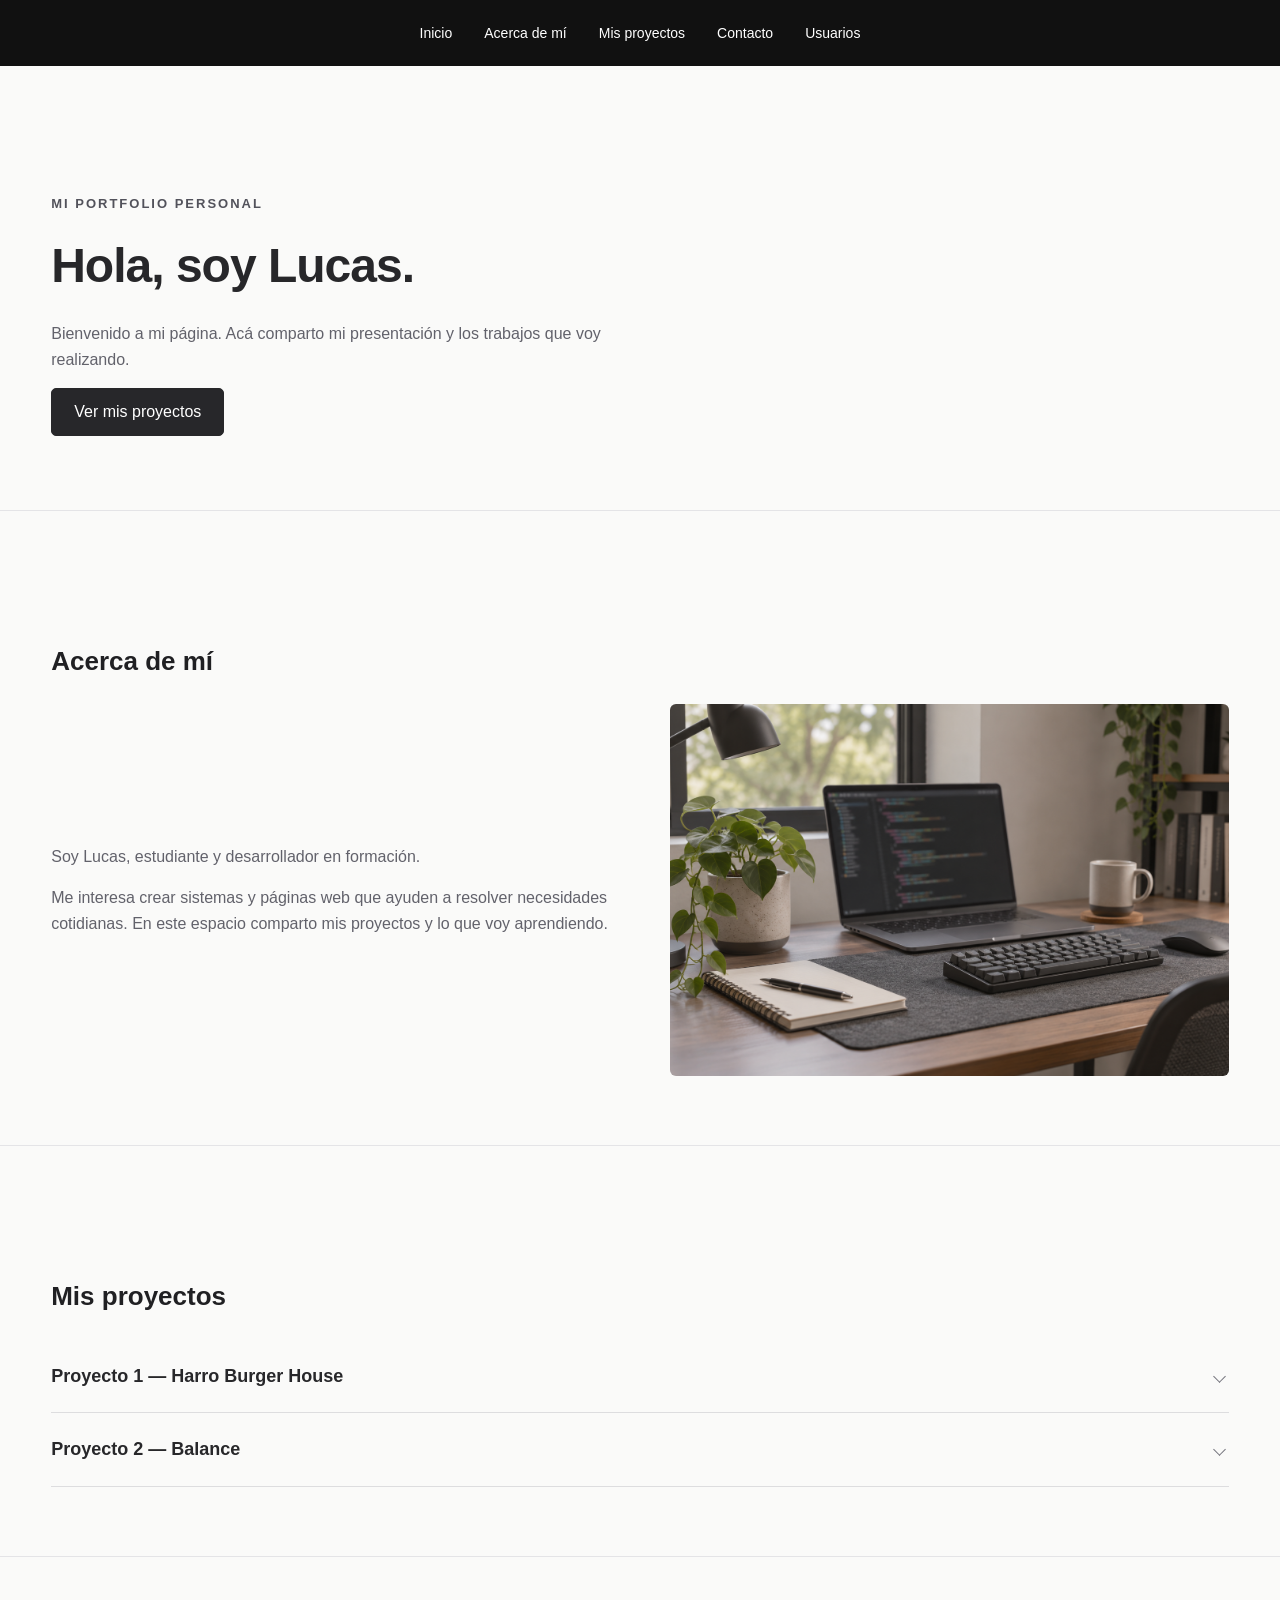
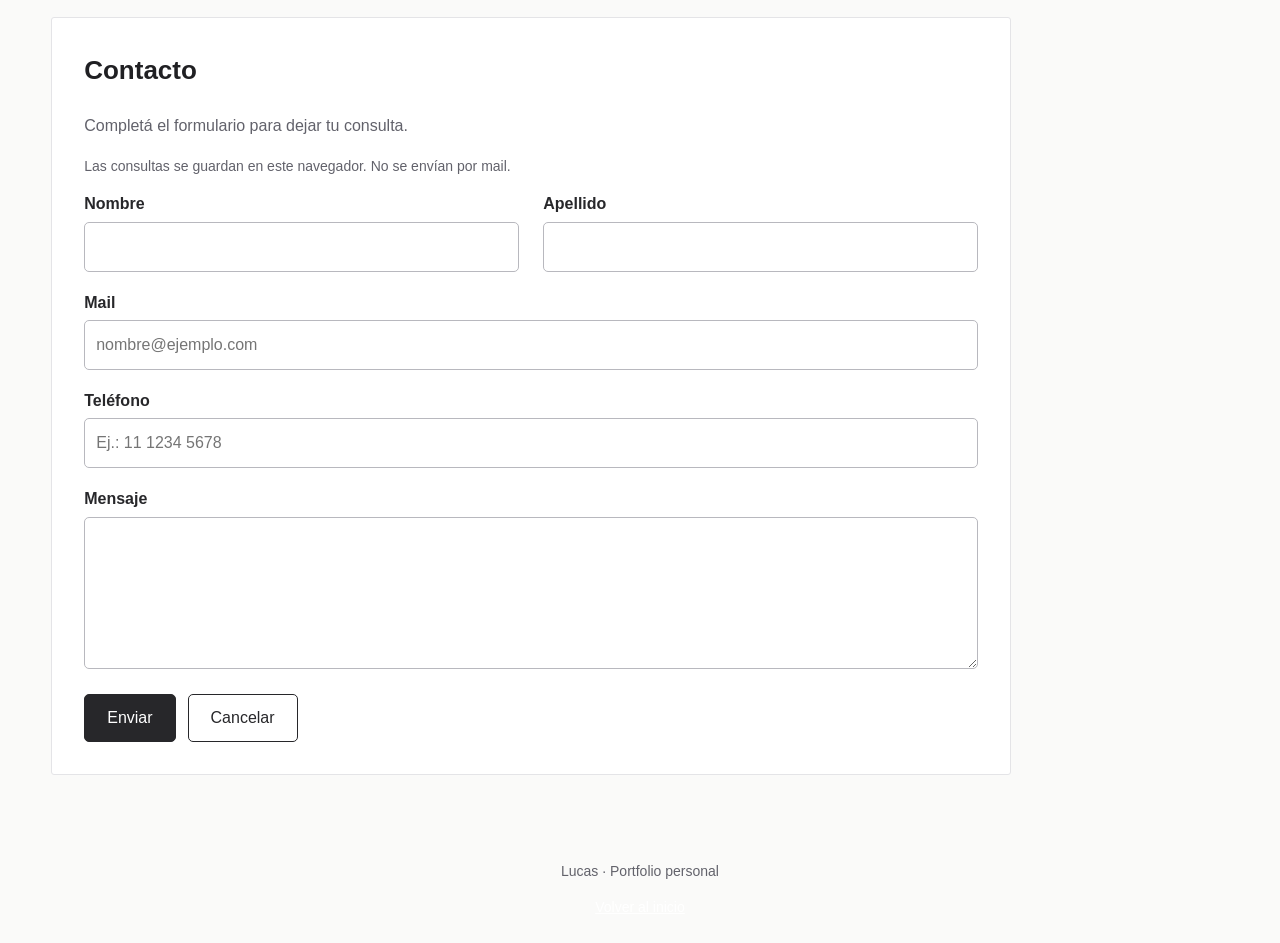
==== index.html @ fb9b9b9d "Portfolio de prácticas profesionalizantes: versión de Drive con los cambios del 05/11 Co-Authored-By" ====
<!DOCTYPE html>
<html lang="es">
<head>
    <meta charset="UTF-8">
    <meta name="viewport" content="width=device-width, initial-scale=1.0">
    <title>Lucas - Portfolio personal</title>
    <link rel="stylesheet" href="estilos.css?v=4">
</head>
<body>
    <header>
        <nav aria-label="Menú principal">
            <a href="#inicio">Inicio</a>
            <a href="#acerca-de-mi">Acerca de mí</a>
            <a href="#mis-proyectos">Mis proyectos</a>
            <a href="#contacto">Contacto</a>
            <a href="usuarios.html">Usuarios</a>
        </nav>
    </header>
    <main>
        <section id="inicio">
            <p class="detalle">MI PORTFOLIO PERSONAL</p>
            <h1>Hola, soy Lucas.</h1>
            <p>Bienvenido a mi página. Acá comparto mi presentación y los trabajos que voy realizando.</p>
            <a class="boton" href="#mis-proyectos">Ver mis proyectos</a>
        </section>
        <section id="acerca-de-mi">
            <h2>Acerca de mí</h2>
            <div class="presentacion">
                <div>
                    <p>Soy Lucas, estudiante y desarrollador en formación.</p>
                    <p>Me interesa crear sistemas y páginas web que ayuden a resolver necesidades cotidianas. En este espacio comparto mis proyectos y lo que voy aprendiendo.</p>
                </div>
                <div><img class="imagen-presentacion" src="imagenes/desarrollo.png" alt="Escritorio de desarrollo con una computadora y código en pantalla"></div>
            </div>
        </section>
        <section id="mis-proyectos">
            <h2>Mis proyectos</h2>
            <div class="proyectos">
                <details class="proyecto" name="proyectos">
                    <summary>Proyecto 1 — Harro Burger House</summary>
                    <div class="contenido-proyecto">
                        <img class="imagen-proyecto" src="proyectos/harro/hamburguesas.png" alt="Hamburguesas de bacon y cheddar y de verduras de Harro Burger House">
                        <p>Página de una hamburguesería con un formulario de registro de clientes y una tabla para visualizar sus datos.</p>
                        <p>Realizada con HTML5 y una hoja de estilos CSS separada.</p>
                    </div>
                </details>
                <details class="proyecto" name="proyectos">
                    <summary>Proyecto 2 — Balance</summary>
                    <div class="contenido-proyecto">
                        <img class="imagen-proyecto" src="imagenes/balance.png" alt="Maqueta de un edificio junto a una billetera sobre un escritorio">
                        <p>Gestor de finanzas personales para registrar ingresos y gastos, organizar el presupuesto mensual y seguir objetivos de ahorro.</p>
                        <p>Incluye filtros de movimientos y gráficos para visualizar los gastos por categoría y la evolución de las finanzas.</p>
                        <p>Desarrollado con Next.js y Supabase.</p>
                        <p class="aviso">Proyecto local. Enlace de la aplicación pendiente de publicación.</p>
                    </div>
                </details>
            </div>
        </section>
        <section id="contacto">
            <h2>Contacto</h2>
            <p>Completá el formulario para dejar tu consulta.</p>
            <p class="aviso">Las consultas se guardan en este navegador. No se envían por mail.</p>
            <form id="formulario-contacto">
                <div class="campo"><label for="nombre">Nombre</label><input type="text" id="nombre" name="nombre" autocomplete="given-name" required></div>
                <div class="campo"><label for="apellido">Apellido</label><input type="text" id="apellido" name="apellido" autocomplete="family-name" required></div>
                <div class="campo"><label for="mail">Mail</label><input type="email" id="mail" name="mail" autocomplete="email" placeholder="nombre@ejemplo.com" required></div>
                <div class="campo"><label for="telefono">Teléfono</label><input type="tel" id="telefono" name="telefono" autocomplete="tel" placeholder="Ej.: 11 1234 5678" required></div>
                <div class="campo"><label for="mensaje">Mensaje</label><textarea id="mensaje" name="mensaje" rows="5" required></textarea></div>
                <div class="acciones"><button type="submit">Enviar</button><button type="reset" class="secundario">Cancelar</button></div>
                <p id="estado-consulta" role="status"></p>
            </form>
        </section>
    </main>
    <footer><p>Lucas · Portfolio personal</p><a href="#inicio">Volver al inicio</a></footer>
    <script src="contacto.js"></script>
</body>
</html>
---- estilos.css ----
/* Estilos generales */
* {
    box-sizing: border-box;
}

html {
    scroll-behavior: smooth;
    scroll-snap-type: y proximity;
    scroll-padding-top: 24px;
}

body {
    margin: 0;
    background-color: #fafaf9;
    color: #27272a;
    font-family: 'Segoe UI', Arial, sans-serif;
    line-height: 1.6;
}

/* Encabezado y menú */
header {
    width: 100%;
    padding: 22px 20px;
    background-color: #111111;
}

nav {
    display: flex;
    justify-content: center;
    flex-wrap: wrap;
    gap: 32px;
}

nav a {
    color: #ffffff;
    font-size: 14px;
    text-decoration: none;
}

nav a:hover {
    text-decoration: underline;
}

/* Secciones */
main {
    width: 92%;
    max-width: 1280px;
    margin: 40px auto;
}

section {
    margin-bottom: 60px;
    padding: 70px 0;
    border-bottom: none;
}

#inicio {
    padding: 75px 0;
}

#inicio > p {
    max-width: 580px;
}

p {
    color: #62626b;
}

h1 {
    margin: 10px 0;
    font-size: 48px;
    font-weight: 800;
    letter-spacing: -1px;
}

h2 {
    margin-top: 0;
    color: #202023;
    font-size: 26px;
    font-weight: 800;
}

h3 {
    margin: 8px 0;
    font-size: 21px;
}

.detalle {
    color: #52525b;
    font-size: 13px;
    font-weight: bold;
    letter-spacing: 2px;
}

/* Presentación y proyectos */
.presentacion {
    display: flex;
    align-items: center;
    gap: 60px;
}

.presentacion > div {
    flex: 1;
}

.foto-pendiente, .imagen-pendiente {
    display: flex;
    align-items: center;
    justify-content: center;
    min-height: 160px;
    padding: 20px;
    border: 1px solid #e4e4e7;
    border-radius: 6px;
    background-color: #f4f4f3;
    color: #62626b;
    text-align: center;
}

/* Lista de proyectos con separadores y flechas */
.proyectos {
    display: block;
}

.proyecto {
    border-bottom: 1px solid #dddddf;
}

.proyecto summary {
    display: flex;
    justify-content: space-between;
    align-items: center;
    gap: 20px;
    padding: 22px 0;
    list-style: none;
    font-size: 18px;
    font-weight: 700;
    cursor: pointer;
}

.proyecto summary::-webkit-details-marker {
    display: none;
}

/* La flecha cambia de dirección al abrir el proyecto. */
.proyecto summary::after {
    content: '';
    width: 8px;
    height: 8px;
    margin-right: 5px;
    border-right: 1.5px solid #71717a;
    border-bottom: 1.5px solid #71717a;
    transform: rotate(45deg);
    flex-shrink: 0;
}

.proyecto[open] summary::after {
    transform: rotate(225deg);
}

.proyecto summary:hover {
    color: #62626b;
}

.proyecto summary:focus-visible {
    outline: 2px solid #52525b;
    outline-offset: 3px;
}

.contenido-proyecto {
    padding: 0 0 28px;
    max-width: 850px;
}
/* Formulario de consulta */
form {
    max-width: 900px;
}

.campo {
    margin-bottom: 16px;
}

label {
    display: block;
    margin-bottom: 5px;
    font-weight: bold;
}

input, textarea {
    width: 100%;
    padding: 11px;
    border: 1px solid #b8b8be;
    border-radius: 5px;
    background-color: #ffffff;
    color: #27272a;
    font: inherit;
}

textarea {
    resize: vertical;
}

input:focus, textarea:focus {
    outline: 2px solid #52525b;
    outline-offset: 2px;
}

.acciones {
    display: flex;
    flex-wrap: wrap;
    gap: 12px;
}

button, .boton {
    display: inline-block;
    padding: 10px 22px;
    border: 1px solid #27272a;
    border-radius: 5px;
    background-color: #27272a;
    color: #ffffff;
    font: inherit;
    text-decoration: none;
    cursor: pointer;
}

button:hover, .boton:hover {
    background-color: #202023;
}

button:disabled {
    background-color: #e1e6ed;
    border-color: #a1adbc;
    color: #62626b;
    cursor: not-allowed;
}

.secundario {
    background-color: #ffffff;
    color: #27272a;
}

.secundario:hover {
    background-color: #f4f4f3;
}

.aviso {
    color: #62626b;
    font-size: 14px;
}

/* Pie de página y adaptación a celulares */
footer {
    width: 92%;
    max-width: 1280px;
    margin: 0 auto;
    padding: 25px 0;
    text-align: center;
    font-size: 14px;
}

footer p {
    margin-top: 0;
}

footer a {
    color: #ffffff;
}

/* Sección de contacto */
#contacto {
    width: 100%;
    max-width: 960px;
    padding: 32px;
    border: 1px solid #e4e4e7;
    border-radius: 3px;
    background-color: #ffffff;
}

/* Imagen del proyecto de hamburguesas */
.imagen-proyecto {
    width: 100%;
    height: 180px;
    object-fit: cover;
    border-radius: 8px;
}

/* Espacios más contenidos en pantallas pequeñas */
@media (max-width: 700px) {
    .presentacion, .proyectos {
    display: flex;
    flex-direction: column;
    gap: 16px;
}

    section {
        margin-bottom: 30px;
        padding: 40px 0;
    }

    #inicio {
        padding: 45px 0;
    }

    #contacto {
        padding: 24px;
    }

    h1 {
        font-size: 34px;
    }
}
/* Separadores de ancho completo sin ensanchar el contenido */
section:not(#contacto) {
    position: relative;
}

section:not(#contacto)::after {
    content: '';
    position: absolute;
    bottom: 0;
    left: 50%;
    width: 100vw;
    height: 1px;
    background-color: #e4e4e7;
    transform: translateX(-50%);
}

body {
    overflow-x: clip;
}
/* El desplazamiento se acomoda al inicio de cada sección. */
main > section {
    scroll-snap-align: start;
}

/* En celulares se mantiene el desplazamiento libre. */
@media (max-width: 700px) {
    html {
        scroll-snap-type: none;
    }
}

@media (prefers-reduced-motion: reduce) {
    html {
        scroll-behavior: auto;
        scroll-snap-type: none;
    }
}
/* Imagen de la presentación */
.imagen-presentacion {
    display: block;
    width: 100%;
    aspect-ratio: 3 / 2;
    object-fit: cover;
    border-radius: 6px;
}

/* Formulario proporcionado al ancho de Contacto */
#formulario-contacto {
    display: grid;
    grid-template-columns: repeat(2, minmax(0, 1fr));
    gap: 18px 24px;
    max-width: none;
    width: 100%;
}

#formulario-contacto .campo {
    margin-bottom: 0;
}

#formulario-contacto .campo:nth-child(n+3),
#formulario-contacto .acciones,
#estado-consulta {
    grid-column: 1 / -1;
}

#estado-consulta {
    margin: 0;
}

#estado-consulta:empty {
    display: none;
}

@media (max-width: 700px) {
    #contacto {
        padding: 24px;
    }

    #formulario-contacto {
        grid-template-columns: 1fr;
    }
}
/* Registro, login y panel de clientes */
.pagina-usuarios {
    max-width: 700px;
    margin: 50px auto;
}

.tarjeta-usuarios {
    padding: 30px;
    border: 1px solid #e4e4e7;
    border-radius: 3px;
    background-color: #ffffff;
}

.pagina-usuarios h1, #panel-admin h1 {
    font-size: 30px;
    letter-spacing: 0;
}

.tabla-clientes {
    overflow-x: auto;
    margin-bottom: 24px;
}

.tabla-clientes table {
    width: 100%;
    border-collapse: collapse;
    text-align: left;
}

.tabla-clientes caption {
    text-align: left;
    margin-bottom: 16px;
}

.tabla-clientes th, .tabla-clientes td {
    padding: 14px;
    border-bottom: 1px solid #e4e4e7;
    overflow-wrap: anywhere;
}

.tabla-clientes th {
    background-color: #f4f4f3;
}
/* Formulario y tabla unificados en Usuarios */
.pagina-usuarios { max-width: 1050px; }
.pagina-usuarios .tarjeta-usuarios { margin-bottom: 28px; padding: 30px; }
.pagina-usuarios .tarjeta-usuarios::after { display: none; }
.pagina-usuarios form { max-width: 650px; }
.pagina-usuarios input[readonly] { background: #f4f4f3; color: #52525b; }
.pagina-usuarios #descripcion-id { margin: 4px 0 0; }
.pagina-usuarios #estado-registro { min-height: 1.5em; }
.pagina-usuarios .tabla-clientes { margin-bottom: 0; }
nav a[aria-current="page"] { text-decoration: underline; text-underline-offset: 5px; }
@media (max-width: 700px) { .pagina-usuarios .tarjeta-usuarios { padding: 20px; } }
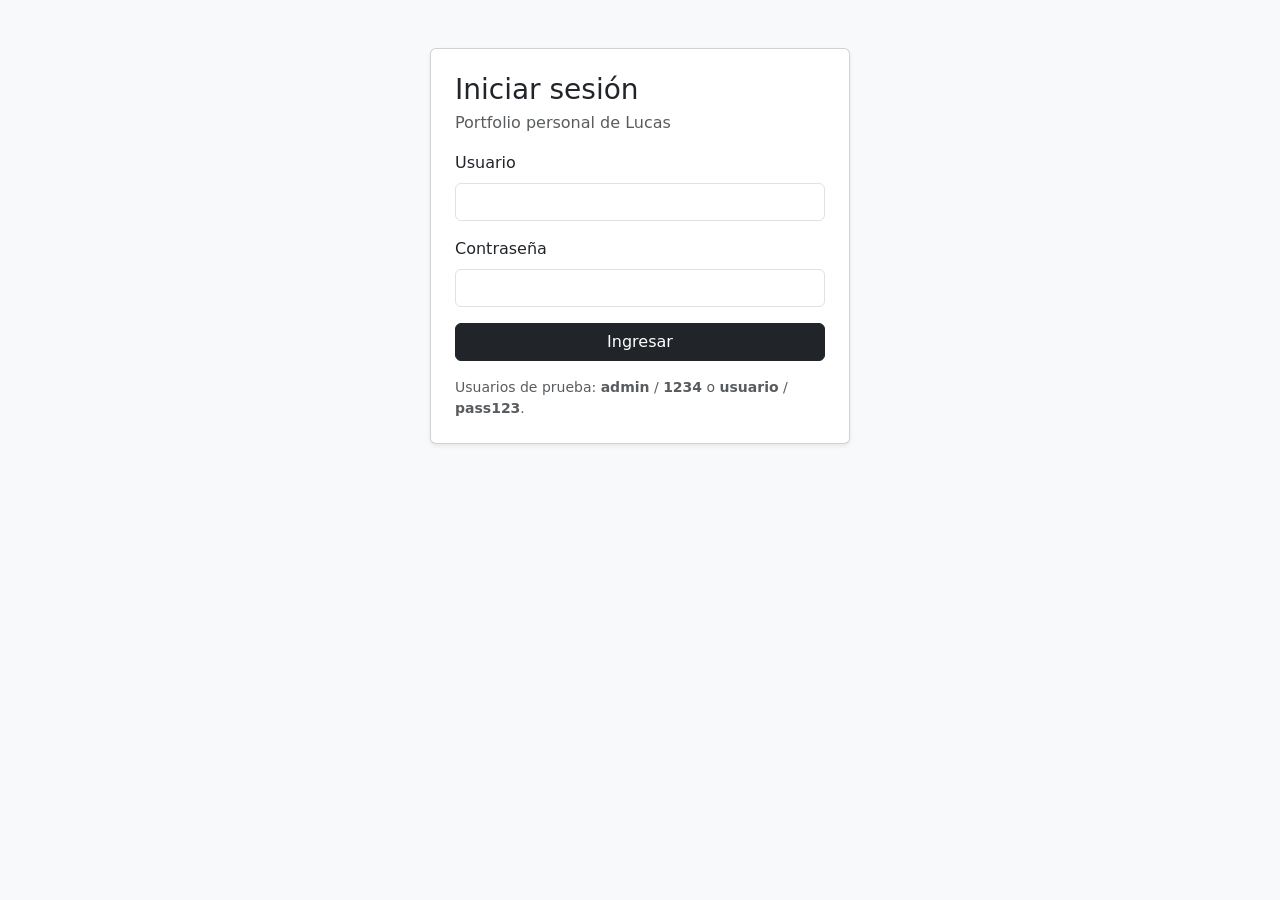
==== commit f31fa29c: "Usuarios integrados en el index, como en el taller - index.html: bienvenida con último ingreso, secc" ====
--- a/index.html
+++ b/index.html
@@ -4,25 +4,70 @@
     <meta charset="UTF-8">
     <meta name="viewport" content="width=device-width, initial-scale=1.0">
     <title>Lucas - Portfolio personal</title>
-    <link rel="stylesheet" href="estilos.css?v=4">
+    <!-- Bootstrap primero y después mis estilos, para que los míos tengan prioridad -->
+    <link rel="stylesheet" href="https://cdn.jsdelivr.net/npm/bootstrap@5.3.3/dist/css/bootstrap.min.css">
+    <link rel="stylesheet" href="estilos.css?v=6">
 </head>
 <body>
     <header>
         <nav aria-label="Menú principal">
             <a href="#inicio">Inicio</a>
             <a href="#acerca-de-mi">Acerca de mí</a>
+            <a href="#administrar-usuarios">Usuarios</a>
             <a href="#mis-proyectos">Mis proyectos</a>
             <a href="#contacto">Contacto</a>
-            <a href="usuarios.html">Usuarios</a>
+            <button type="button" id="cerrar-sesion" class="btn btn-outline-light btn-sm">Cerrar sesión</button>
         </nav>
     </header>
     <main>
+        <!-- Bienvenida: la completa home.js con los datos de la sesión -->
+        <div id="bienvenida" class="bienvenida">
+            <p><strong>Bienvenido, <span id="usuario-nombre"></span>!</strong></p>
+            <p>Último ingreso: <span id="fecha-ingreso"></span></p>
+        </div>
+
         <section id="inicio">
             <p class="detalle">MI PORTFOLIO PERSONAL</p>
             <h1>Hola, soy Lucas.</h1>
             <p>Bienvenido a mi página. Acá comparto mi presentación y los trabajos que voy realizando.</p>
             <a class="boton" href="#mis-proyectos">Ver mis proyectos</a>
         </section>
+
+        <!-- Administrar usuarios: cantidad y botón para agregar -->
+        <section id="administrar-usuarios">
+            <h2>Administrar usuarios</h2>
+            <p>Desde acá podés agregar usuarios. Para ver, editar o eliminar uno, usá los botones de la lista.</p>
+            <p>Usuarios registrados: <strong id="cantidad-usuarios">0</strong></p>
+            <button type="button" id="boton-agregar" class="btn btn-dark">+ Agregar usuario</button>
+        </section>
+
+        <!-- Ver usuarios: buscador y tabla -->
+        <section id="ver-usuarios">
+            <h2>Ver usuarios</h2>
+            <label for="buscar-usuario" class="form-label">Buscar usuario</label>
+            <input type="search" id="buscar-usuario" class="form-control mb-3" placeholder="Nombre, apellido, DNI o email">
+
+            <p id="mensaje-lista" class="text-success" role="status"></p>
+
+            <div class="table-responsive">
+                <table class="table table-hover align-middle mb-0">
+                    <thead class="table-light">
+                        <tr>
+                            <th scope="col">ID</th>
+                            <th scope="col">Nombre</th>
+                            <th scope="col">Apellido</th>
+                            <th scope="col">DNI</th>
+                            <th scope="col">Email</th>
+                            <th scope="col">Acciones</th>
+                        </tr>
+                    </thead>
+                    <tbody id="lista-usuarios"></tbody>
+                </table>
+            </div>
+            <p id="mensaje-busqueda" class="mt-3" role="status"></p>
+            <p class="aviso">Práctica escolar: usá datos ficticios. Se guardan solo en este navegador.</p>
+        </section>
+
         <section id="acerca-de-mi">
             <h2>Acerca de mí</h2>
             <div class="presentacion">
@@ -33,6 +78,7 @@
                 <div><img class="imagen-presentacion" src="imagenes/desarrollo.png" alt="Escritorio de desarrollo con una computadora y código en pantalla"></div>
             </div>
         </section>
+
         <section id="mis-proyectos">
             <h2>Mis proyectos</h2>
             <div class="proyectos">
@@ -42,6 +88,7 @@
                         <img class="imagen-proyecto" src="proyectos/harro/hamburguesas.png" alt="Hamburguesas de bacon y cheddar y de verduras de Harro Burger House">
                         <p>Página de una hamburguesería con un formulario de registro de clientes y una tabla para visualizar sus datos.</p>
                         <p>Realizada con HTML5 y una hoja de estilos CSS separada.</p>
+                        <a class="boton" href="proyectos/harro/index.html">Ver proyecto</a>
                     </div>
                 </details>
                 <details class="proyecto" name="proyectos">
@@ -56,6 +103,7 @@
                 </details>
             </div>
         </section>
+
         <section id="contacto">
             <h2>Contacto</h2>
             <p>Completá el formulario para dejar tu consulta.</p>
@@ -72,6 +120,79 @@
         </section>
     </main>
     <footer><p>Lucas · Portfolio personal</p><a href="#inicio">Volver al inicio</a></footer>
+
+    <!-- Modal: agregar o editar usuario (se usa el mismo formulario para las dos cosas) -->
+    <div class="modal fade" id="modal-usuario" tabindex="-1" aria-labelledby="titulo-formulario" aria-hidden="true">
+        <div class="modal-dialog">
+            <form id="formulario-usuario" class="modal-content">
+                <div class="modal-header">
+                    <h2 class="modal-title h5" id="titulo-formulario">Agregar usuario</h2>
+                    <button type="button" class="btn-close" data-bs-dismiss="modal" aria-label="Cerrar"></button>
+                </div>
+                <div class="modal-body">
+                    <div class="mb-3">
+                        <label for="id-usuario" class="form-label">ID de usuario</label>
+                        <input type="text" id="id-usuario" class="form-control" readonly>
+                        <div class="form-text">Se genera automáticamente.</div>
+                    </div>
+                    <div class="mb-3">
+                        <label for="form-nombre" class="form-label">Nombre</label>
+                        <input type="text" id="form-nombre" class="form-control" autocomplete="off" maxlength="80" required>
+                    </div>
+                    <div class="mb-3">
+                        <label for="form-apellido" class="form-label">Apellido</label>
+                        <input type="text" id="form-apellido" class="form-control" autocomplete="off" maxlength="80" required>
+                    </div>
+                    <div class="mb-3">
+                        <label for="form-dni" class="form-label">DNI</label>
+                        <input type="text" id="form-dni" class="form-control" inputmode="numeric" pattern="[0-9]{7,8}" maxlength="8" title="Ingresá 7 u 8 números, sin puntos" required>
+                    </div>
+                    <div class="mb-3">
+                        <label for="form-mail" class="form-label">Email</label>
+                        <input type="email" id="form-mail" class="form-control" autocomplete="off" maxlength="254" required>
+                    </div>
+                    <p id="mensaje-formulario" class="text-danger mb-0" role="alert"></p>
+                </div>
+                <div class="modal-footer">
+                    <button type="button" class="btn btn-outline-secondary" data-bs-dismiss="modal">Cancelar</button>
+                    <button type="submit" class="btn btn-dark">Guardar</button>
+                </div>
+            </form>
+        </div>
+    </div>
+
+    <!-- Modal: ver los datos de un usuario -->
+    <div class="modal fade" id="modal-ver" tabindex="-1" aria-labelledby="titulo-ver" aria-hidden="true">
+        <div class="modal-dialog">
+            <div class="modal-content">
+                <div class="modal-header">
+                    <h2 class="modal-title h5" id="titulo-ver">Datos del usuario</h2>
+                    <button type="button" class="btn-close" data-bs-dismiss="modal" aria-label="Cerrar"></button>
+                </div>
+                <div class="modal-body">
+                    <dl class="row mb-0">
+                        <dt class="col-4">ID</dt>       <dd class="col-8" id="ver-id"></dd>
+                        <dt class="col-4">Nombre</dt>   <dd class="col-8" id="ver-nombre"></dd>
+                        <dt class="col-4">Apellido</dt> <dd class="col-8" id="ver-apellido"></dd>
+                        <dt class="col-4">DNI</dt>      <dd class="col-8" id="ver-dni"></dd>
+                        <dt class="col-4">Email</dt>    <dd class="col-8 text-break mb-0" id="ver-mail"></dd>
+                    </dl>
+                </div>
+                <div class="modal-footer">
+                    <button type="button" class="btn btn-outline-secondary" data-bs-dismiss="modal">Cerrar</button>
+                </div>
+            </div>
+        </div>
+    </div>
+
+    <!-- JavaScript de Bootstrap: hace funcionar los modales -->
+    <script src="https://cdn.jsdelivr.net/npm/bootstrap@5.3.3/dist/js/bootstrap.bundle.min.js"></script>
+
+    <!-- El orden importa: cada archivo usa funciones de los anteriores. -->
+    <script src="home.js"></script>
+    <script src="bbdd.js"></script>
+    <script src="buscar_usuario.js"></script>
+    <script src="usuarios.js"></script>
     <script src="contacto.js"></script>
 </body>
 </html>
--- a/estilos.css
+++ b/estilos.css
@@ -390,57 +390,29 @@
         grid-template-columns: 1fr;
     }
 }
-/* Registro, login y panel de clientes */
-.pagina-usuarios {
-    max-width: 700px;
-    margin: 50px auto;
-}
-
-.tarjeta-usuarios {
-    padding: 30px;
+
+/* Botón "Cerrar sesión" alineado con los enlaces del menú */
+nav {
+    align-items: center;
+}
+
+/* Bienvenida con el usuario de la sesión */
+.bienvenida {
+    display: flex;
+    flex-wrap: wrap;
+    justify-content: space-between;
+    gap: 8px 24px;
+    padding: 16px 20px;
     border: 1px solid #e4e4e7;
-    border-radius: 3px;
+    border-radius: 6px;
     background-color: #ffffff;
 }
 
-.pagina-usuarios h1, #panel-admin h1 {
-    font-size: 30px;
-    letter-spacing: 0;
-}
-
-.tabla-clientes {
-    overflow-x: auto;
-    margin-bottom: 24px;
-}
-
-.tabla-clientes table {
-    width: 100%;
-    border-collapse: collapse;
-    text-align: left;
-}
-
-.tabla-clientes caption {
-    text-align: left;
-    margin-bottom: 16px;
-}
-
-.tabla-clientes th, .tabla-clientes td {
-    padding: 14px;
-    border-bottom: 1px solid #e4e4e7;
-    overflow-wrap: anywhere;
-}
-
-.tabla-clientes th {
-    background-color: #f4f4f3;
-}
-/* Formulario y tabla unificados en Usuarios */
-.pagina-usuarios { max-width: 1050px; }
-.pagina-usuarios .tarjeta-usuarios { margin-bottom: 28px; padding: 30px; }
-.pagina-usuarios .tarjeta-usuarios::after { display: none; }
-.pagina-usuarios form { max-width: 650px; }
-.pagina-usuarios input[readonly] { background: #f4f4f3; color: #52525b; }
-.pagina-usuarios #descripcion-id { margin: 4px 0 0; }
-.pagina-usuarios #estado-registro { min-height: 1.5em; }
-.pagina-usuarios .tabla-clientes { margin-bottom: 0; }
-nav a[aria-current="page"] { text-decoration: underline; text-underline-offset: 5px; }
-@media (max-width: 700px) { .pagina-usuarios .tarjeta-usuarios { padding: 20px; } }
+.bienvenida p {
+    margin: 0;
+}
+
+/* El encabezado también es un punto de parada, así se puede volver arriba de todo */
+header {
+    scroll-snap-align: start;
+}
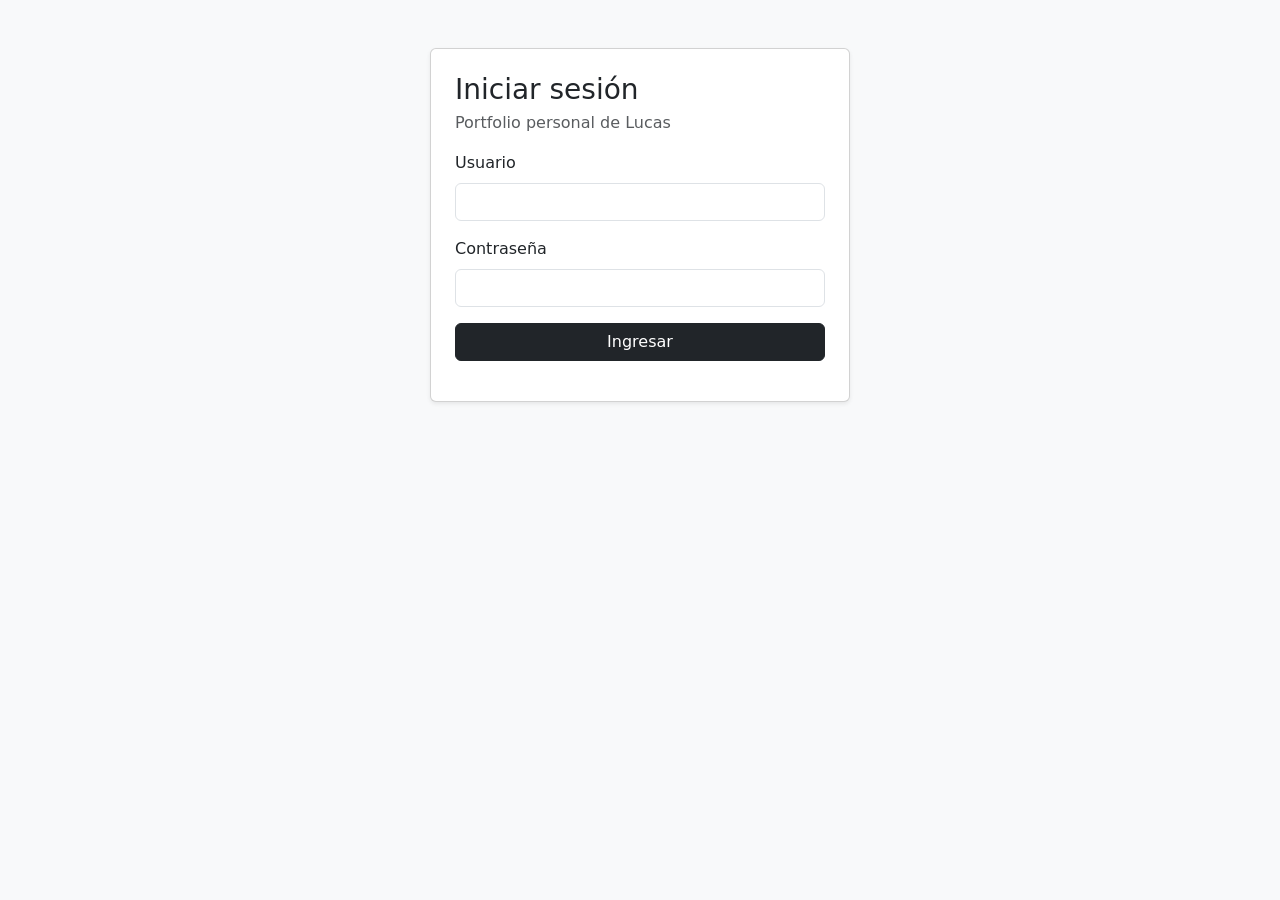
==== commit 6ad2282a: "Inicio con solo la bienvenida, como en el index del taller - Se quitan "Hola, soy Lucas", el texto d" ====
--- a/index.html
+++ b/index.html
@@ -6,7 +6,7 @@
     <title>Lucas - Portfolio personal</title>
     <!-- Bootstrap primero y después mis estilos, para que los míos tengan prioridad -->
     <link rel="stylesheet" href="https://cdn.jsdelivr.net/npm/bootstrap@5.3.3/dist/css/bootstrap.min.css">
-    <link rel="stylesheet" href="estilos.css?v=6">
+    <link rel="stylesheet" href="estilos.css?v=7">
 </head>
 <body>
     <header>
@@ -21,16 +21,9 @@
     </header>
     <main>
         <!-- Bienvenida: la completa home.js con los datos de la sesión -->
-        <div id="bienvenida" class="bienvenida">
-            <p><strong>Bienvenido, <span id="usuario-nombre"></span>!</strong></p>
+        <section id="inicio">
+            <h1>Bienvenido, <span id="usuario-nombre"></span>!</h1>
             <p>Último ingreso: <span id="fecha-ingreso"></span></p>
-        </div>
-
-        <section id="inicio">
-            <p class="detalle">MI PORTFOLIO PERSONAL</p>
-            <h1>Hola, soy Lucas.</h1>
-            <p>Bienvenido a mi página. Acá comparto mi presentación y los trabajos que voy realizando.</p>
-            <a class="boton" href="#mis-proyectos">Ver mis proyectos</a>
         </section>
 
         <!-- Administrar usuarios: cantidad y botón para agregar -->
--- a/estilos.css
+++ b/estilos.css
@@ -396,22 +396,6 @@
     align-items: center;
 }
 
-/* Bienvenida con el usuario de la sesión */
-.bienvenida {
-    display: flex;
-    flex-wrap: wrap;
-    justify-content: space-between;
-    gap: 8px 24px;
-    padding: 16px 20px;
-    border: 1px solid #e4e4e7;
-    border-radius: 6px;
-    background-color: #ffffff;
-}
-
-.bienvenida p {
-    margin: 0;
-}
-
 /* El encabezado también es un punto de parada, así se puede volver arriba de todo */
 header {
     scroll-snap-align: start;
